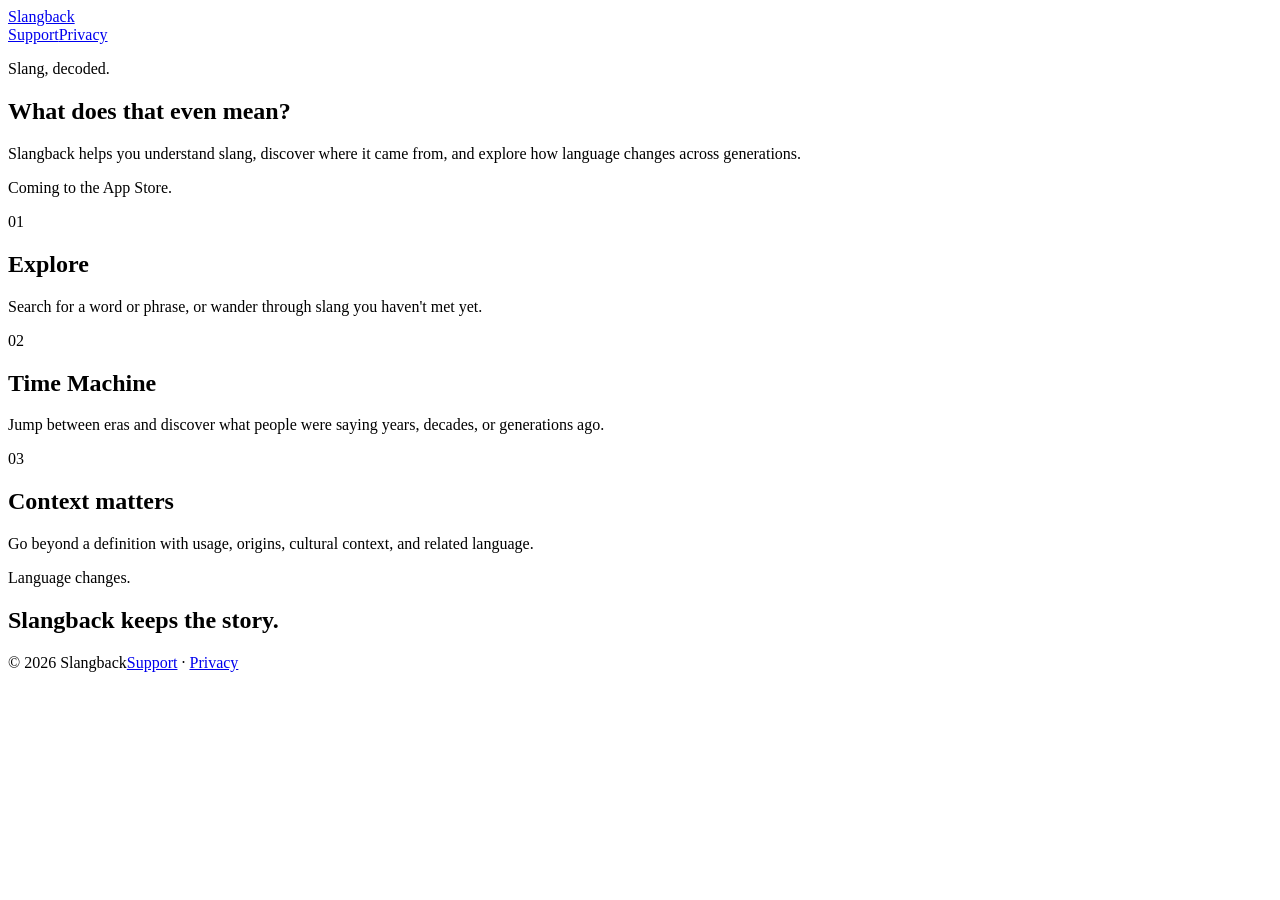
==== index.html @ 408010aa "Add index.html" ====
<!doctype html>
<html lang="en">
<head>
  <meta charset="utf-8">
  <meta name="viewport" content="width=device-width,initial-scale=1">
  <meta name="description" content="Slangback helps you decode slang, discover where it came from, and explore how language changes across generations.">
  <meta name="theme-color" content="#111111">
  <meta property="og:title" content="Slangback — Slang, decoded.">
  <meta property="og:description" content="Understand slang, its context, and how language changes across generations.">
  <meta property="og:type" content="website">
  <title>Slangback — Slang, decoded.</title>
  <link rel="stylesheet" href="/styles.css">
</head>
<body>
<header class="site-header"><a class="brand" href="/">Slangback</a><nav aria-label="Main navigation"><a href="/support/">Support</a><a href="/privacy/">Privacy</a></nav></header>
<main>
<section class="hero"><p class="eyebrow">Slang, decoded.</p><h1>What does that even mean?</h1><p class="lede">Slangback helps you understand slang, discover where it came from, and explore how language changes across generations.</p><p class="availability">Coming to the App Store.</p></section>
<section class="features" aria-label="Features">
<article><span>01</span><h2>Explore</h2><p>Search for a word or phrase, or wander through slang you haven't met yet.</p></article>
<article><span>02</span><h2>Time Machine</h2><p>Jump between eras and discover what people were saying years, decades, or generations ago.</p></article>
<article><span>03</span><h2>Context matters</h2><p>Go beyond a definition with usage, origins, cultural context, and related language.</p></article>
</section>
<section class="statement"><p>Language changes.</p><h2>Slangback keeps the story.</h2></section>
</main>
<footer><span>© 2026 Slangback</span><span><a href="/support/">Support</a> · <a href="/privacy/">Privacy</a></span></footer>
</body>
</html>
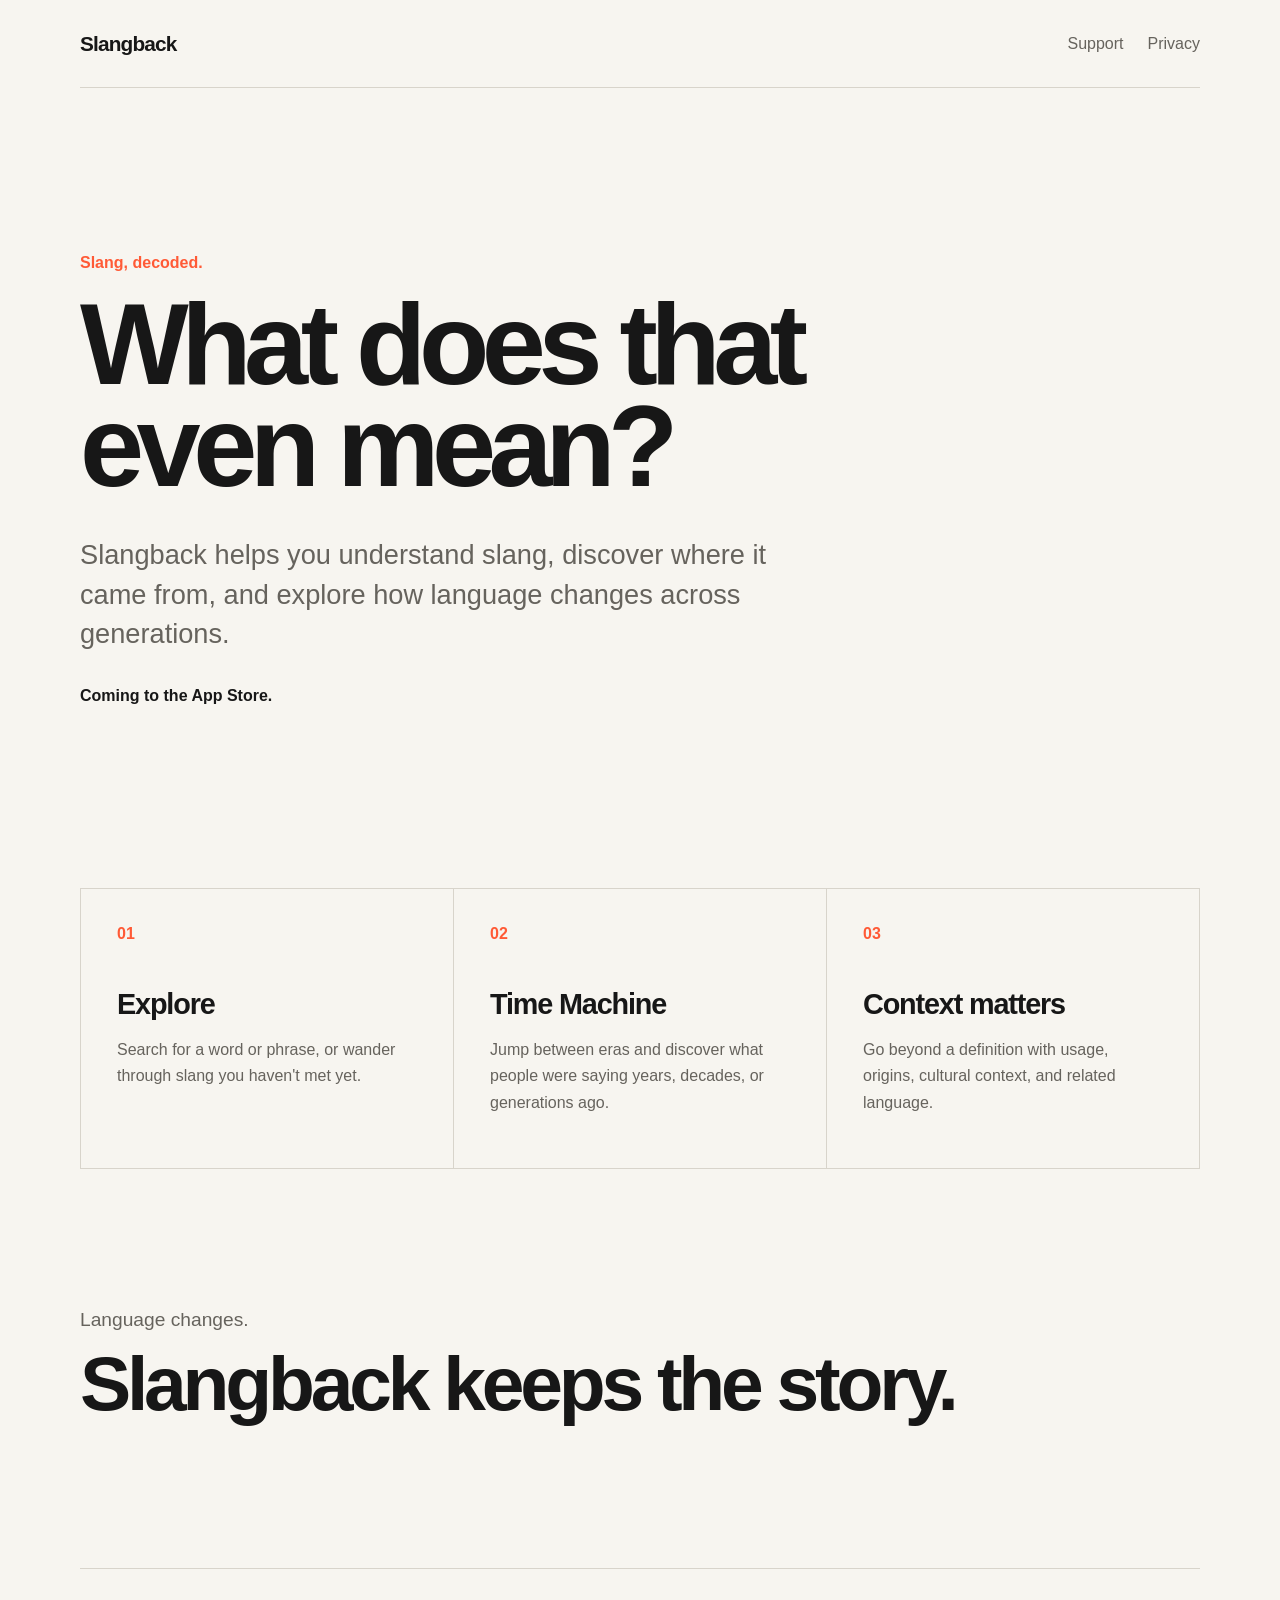
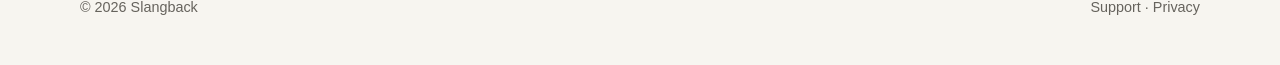
==== commit 21269735: "Make index.html GitHub Pages compatible" ====
--- a/index.html
+++ b/index.html
@@ -9,10 +9,10 @@
   <meta property="og:description" content="Understand slang, its context, and how language changes across generations.">
   <meta property="og:type" content="website">
   <title>Slangback — Slang, decoded.</title>
-  <link rel="stylesheet" href="/styles.css">
+  <link rel="stylesheet" href="styles.css">
 </head>
 <body>
-<header class="site-header"><a class="brand" href="/">Slangback</a><nav aria-label="Main navigation"><a href="/support/">Support</a><a href="/privacy/">Privacy</a></nav></header>
+<header class="site-header"><a class="brand" href="./">Slangback</a><nav aria-label="Main navigation"><a href="support/">Support</a><a href="privacy/">Privacy</a></nav></header>
 <main>
 <section class="hero"><p class="eyebrow">Slang, decoded.</p><h1>What does that even mean?</h1><p class="lede">Slangback helps you understand slang, discover where it came from, and explore how language changes across generations.</p><p class="availability">Coming to the App Store.</p></section>
 <section class="features" aria-label="Features">
@@ -22,6 +22,6 @@
 </section>
 <section class="statement"><p>Language changes.</p><h2>Slangback keeps the story.</h2></section>
 </main>
-<footer><span>© 2026 Slangback</span><span><a href="/support/">Support</a> · <a href="/privacy/">Privacy</a></span></footer>
+<footer><span>© 2026 Slangback</span><span><a href="support/">Support</a> · <a href="privacy/">Privacy</a></span></footer>
 </body>
 </html>
--- a/styles.css
+++ b/styles.css
@@ -0,0 +1 @@
+:root{color-scheme:light dark;--bg:#f7f5f0;--text:#171717;--muted:#66635d;--line:#d8d4cb;--card:#eeebe4;--accent:#ff5a36}*{box-sizing:border-box}html{font-family:-apple-system,BlinkMacSystemFont,"Segoe UI",sans-serif;background:var(--bg);color:var(--text)}body{margin:0;min-height:100vh}a{color:inherit}.site-header,main,footer{width:min(1120px,calc(100% - 40px));margin:auto}.site-header{height:88px;display:flex;align-items:center;justify-content:space-between;border-bottom:1px solid var(--line)}.brand{text-decoration:none;font-size:1.3rem;font-weight:800;letter-spacing:-.04em}nav{display:flex;gap:24px}nav a,footer a{color:var(--muted);text-decoration:none}.hero{padding:clamp(80px,13vw,170px) 0;max-width:850px}.eyebrow{font-weight:700;color:var(--accent);margin:0 0 22px}.hero h1{font-size:clamp(3.2rem,9vw,7.5rem);letter-spacing:-.065em;line-height:.88;margin:0}.lede{font-size:clamp(1.2rem,2.5vw,1.7rem);line-height:1.45;max-width:720px;color:var(--muted);margin:38px 0 0}.availability{margin-top:34px;font-weight:700}.features{display:grid;grid-template-columns:repeat(3,1fr);gap:1px;background:var(--line);border:1px solid var(--line)}article{background:var(--bg);padding:36px;min-height:270px}article span{color:var(--accent);font-weight:700}article h2{font-size:1.8rem;letter-spacing:-.04em;margin:45px 0 12px}article p,.legal p,.legal li{color:var(--muted);line-height:1.65}.statement{padding:140px 0}.statement p{font-size:1.2rem;color:var(--muted);margin:0}.statement h2{font-size:clamp(2.6rem,6vw,5.5rem);letter-spacing:-.055em;margin:8px 0 0}.legal{max-width:760px;padding:90px 0 130px}.legal h1{font-size:clamp(3rem,7vw,5.5rem);letter-spacing:-.055em;margin:0 0 20px}.legal h2{margin-top:45px}.meta{color:var(--muted)}footer{border-top:1px solid var(--line);padding:30px 0 50px;display:flex;justify-content:space-between;color:var(--muted);font-size:.9rem}@media(max-width:720px){.site-header{height:72px}.features{grid-template-columns:1fr}article{min-height:220px}.hero{padding:90px 0}.statement{padding:100px 0}footer{gap:20px;flex-direction:column}}@media(prefers-color-scheme:dark){:root{--bg:#121212;--text:#f5f3ee;--muted:#aaa69d;--line:#34322e;--card:#1b1a18;--accent:#ff7658}}
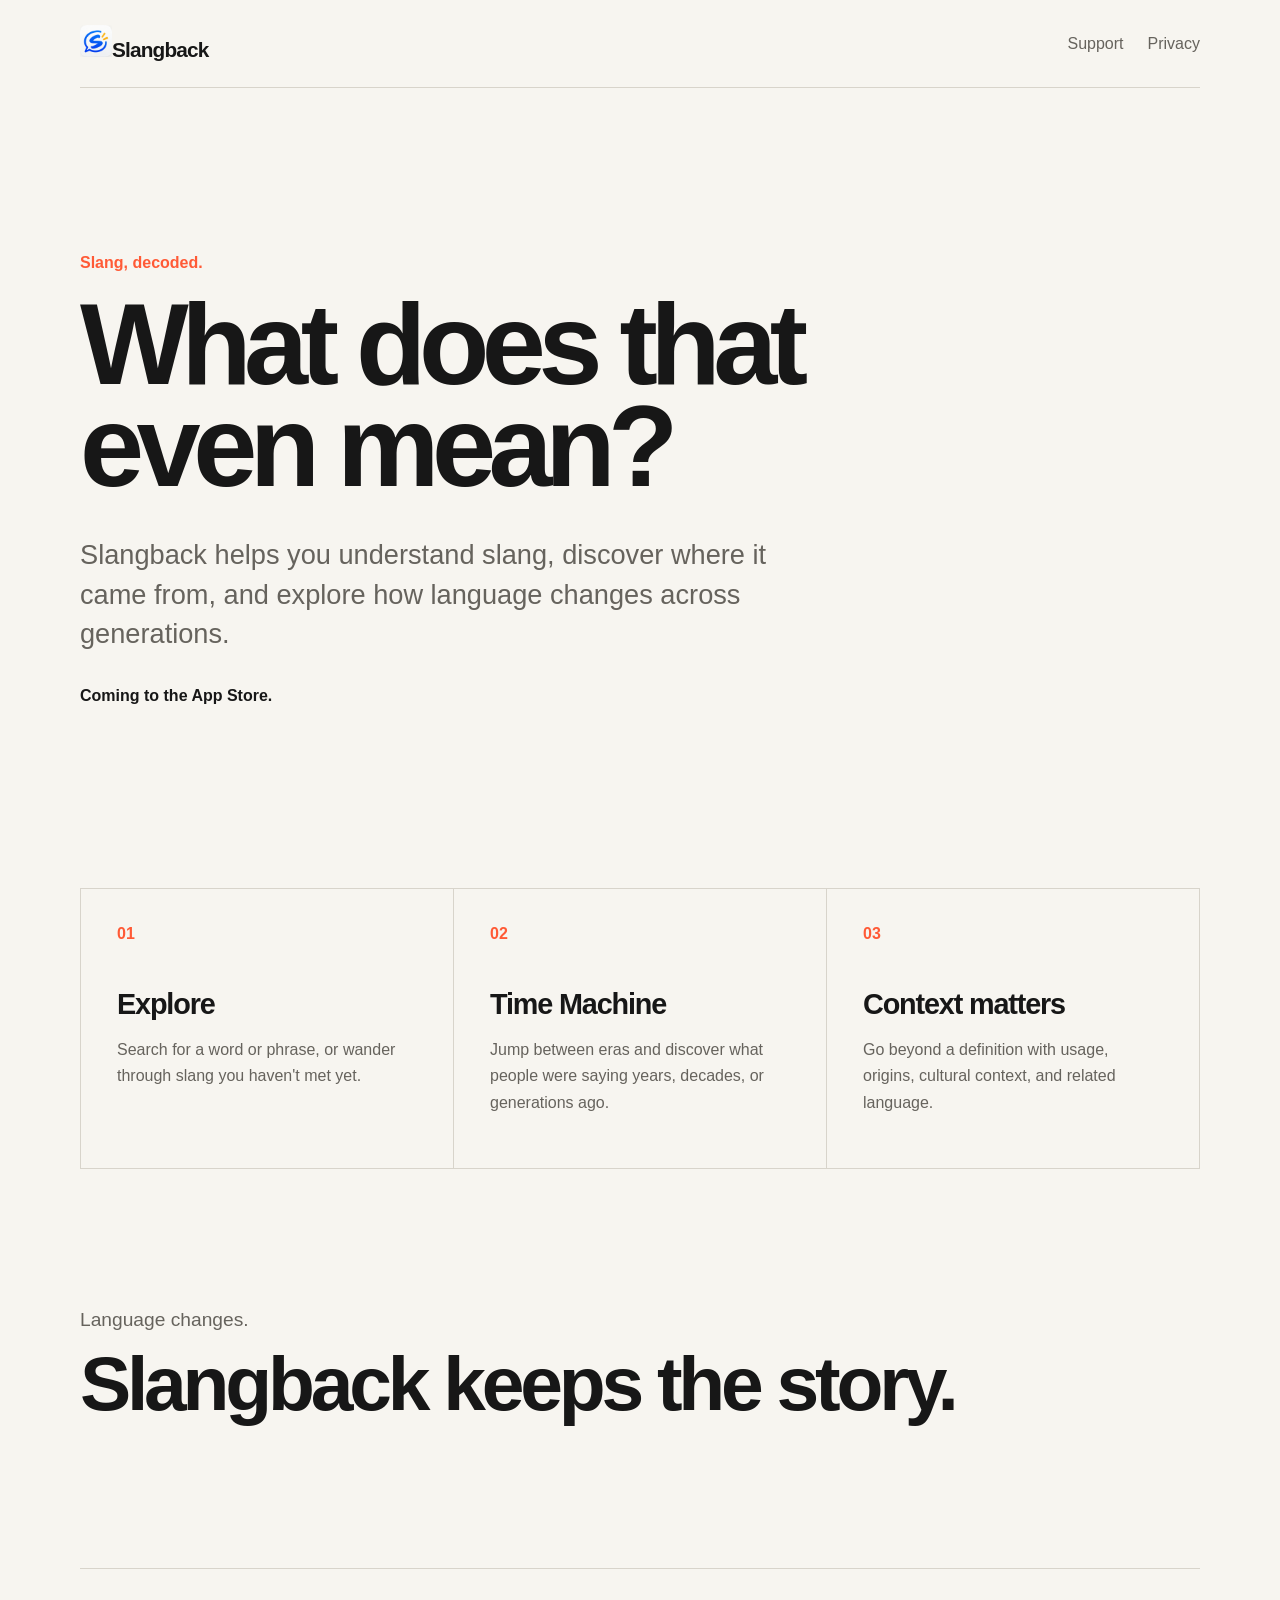
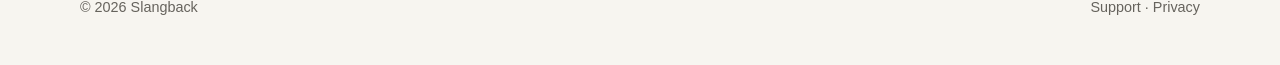
==== commit 7644a165: "Add Slangback icon branding to index.html" ====
--- a/index.html
+++ b/index.html
@@ -9,10 +9,13 @@
   <meta property="og:description" content="Understand slang, its context, and how language changes across generations.">
   <meta property="og:type" content="website">
   <title>Slangback — Slang, decoded.</title>
+  <link rel="icon" type="image/png" href="assets/Slangback-Light-180x180.png" media="(prefers-color-scheme: light)">
+  <link rel="icon" type="image/png" href="assets/Slangback-Dark-180x180.png" media="(prefers-color-scheme: dark)">
+  <link rel="apple-touch-icon" href="assets/Slangback-Light-180x180.png">
   <link rel="stylesheet" href="styles.css">
 </head>
 <body>
-<header class="site-header"><a class="brand" href="./">Slangback</a><nav aria-label="Main navigation"><a href="support/">Support</a><a href="privacy/">Privacy</a></nav></header>
+<header class="site-header"><a class="brand" href="./"><picture><source media="(prefers-color-scheme: dark)" srcset="assets/Slangback-Dark-180x180.png"><img src="assets/Slangback-Light-180x180.png" alt="" width="32" height="32"></picture><span>Slangback</span></a><nav aria-label="Main navigation"><a href="support/">Support</a><a href="privacy/">Privacy</a></nav></header>
 <main>
 <section class="hero"><p class="eyebrow">Slang, decoded.</p><h1>What does that even mean?</h1><p class="lede">Slangback helps you understand slang, discover where it came from, and explore how language changes across generations.</p><p class="availability">Coming to the App Store.</p></section>
 <section class="features" aria-label="Features">
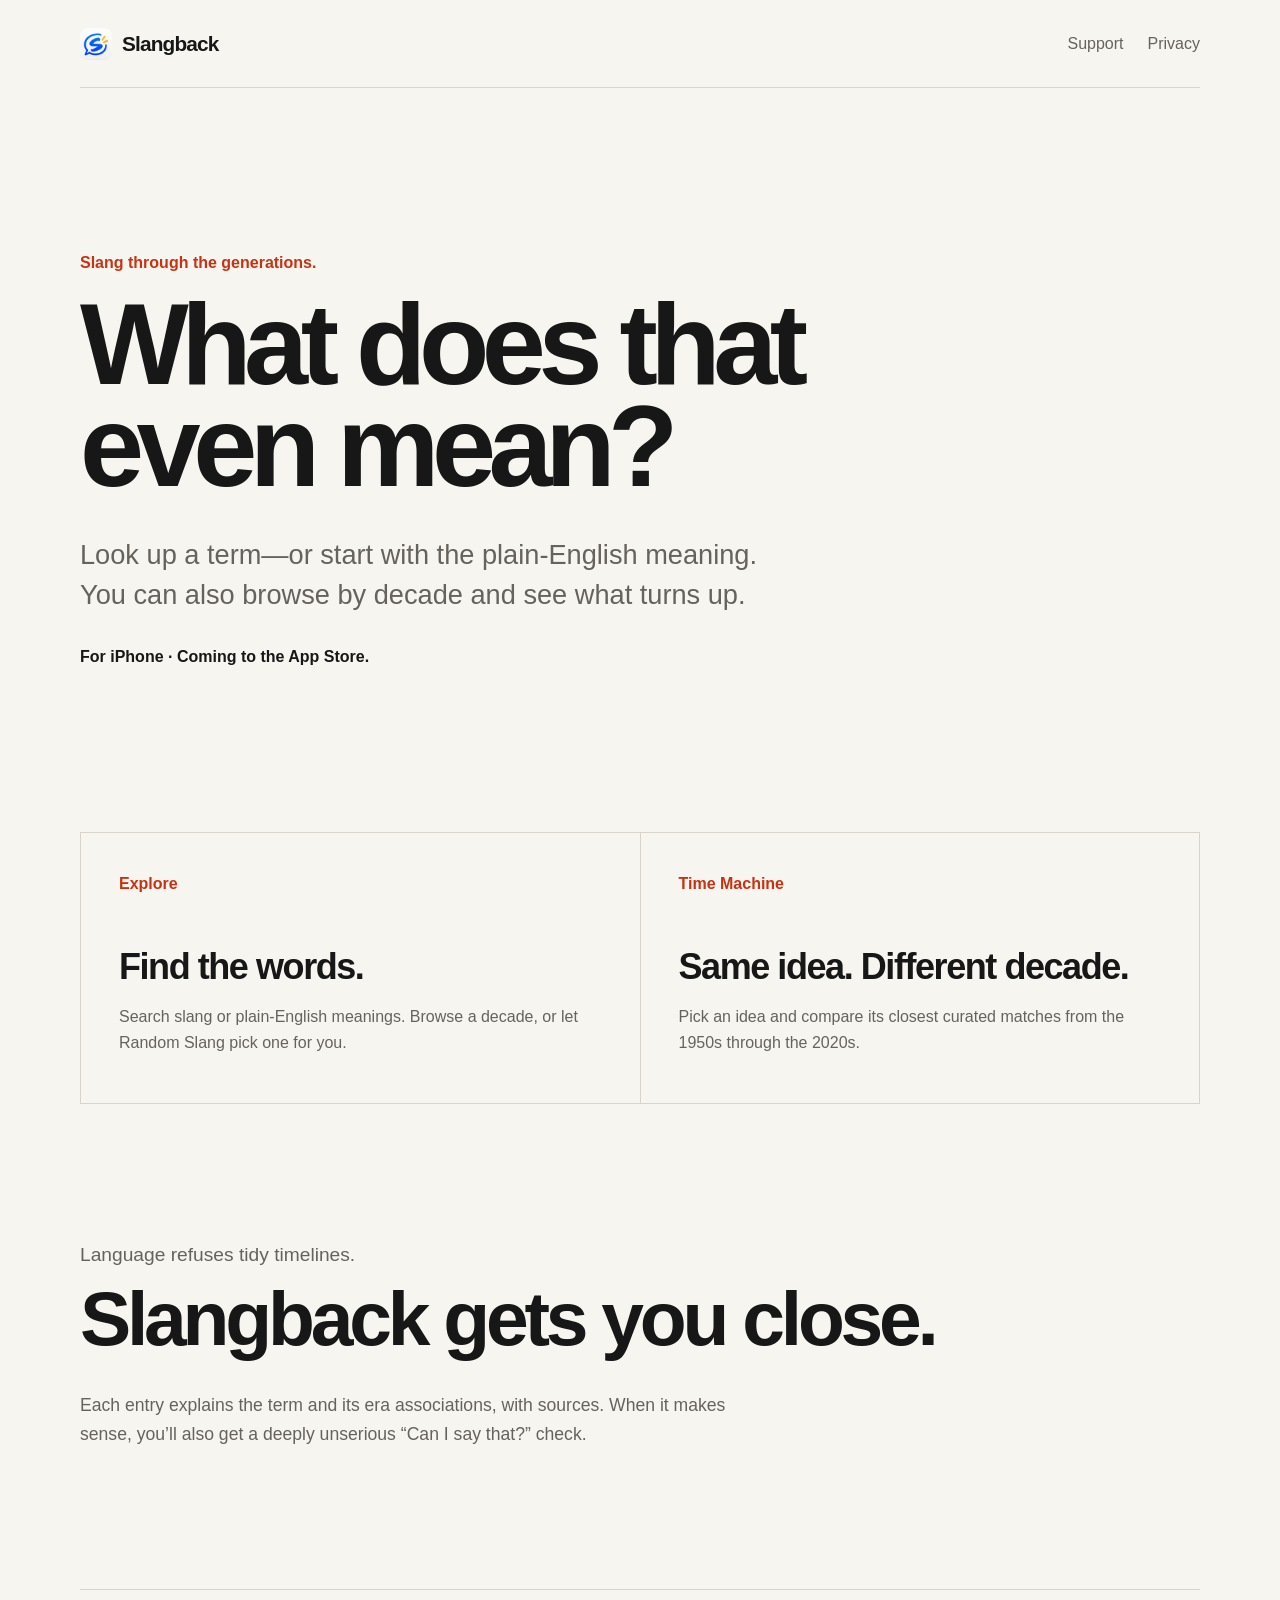
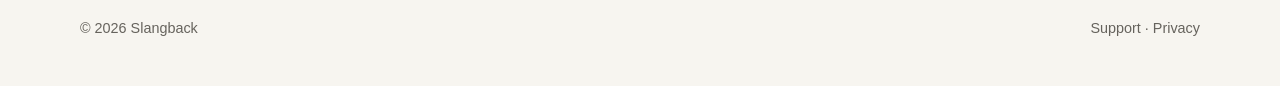
==== commit 50de495e: "Polish Slangback site for launch" ====
--- a/index.html
+++ b/index.html
@@ -2,29 +2,68 @@
 <html lang="en">
 <head>
   <meta charset="utf-8">
-  <meta name="viewport" content="width=device-width,initial-scale=1">
-  <meta name="description" content="Slangback helps you decode slang, discover where it came from, and explore how language changes across generations.">
+  <meta name="viewport" content="width=device-width, initial-scale=1">
+  <meta name="description" content="Slangback is an iPhone app for looking up slang and comparing how familiar ideas were expressed across eight decades.">
   <meta name="theme-color" content="#111111">
-  <meta property="og:title" content="Slangback — Slang, decoded.">
-  <meta property="og:description" content="Understand slang, its context, and how language changes across generations.">
+  <meta property="og:title" content="Slangback — Slang through the generations.">
+  <meta property="og:description" content="Look up slang, browse by decade, and compare how familiar ideas were expressed from the 1950s through the 2020s.">
   <meta property="og:type" content="website">
-  <title>Slangback — Slang, decoded.</title>
+  <meta property="og:url" content="https://savioronezero.github.io/slangback-website/">
+  <meta property="og:site_name" content="Slangback">
+  <title>Slangback — Slang through the generations.</title>
+  <link rel="canonical" href="https://savioronezero.github.io/slangback-website/">
   <link rel="icon" type="image/png" href="assets/Slangback-Light-180x180.png" media="(prefers-color-scheme: light)">
   <link rel="icon" type="image/png" href="assets/Slangback-Dark-180x180.png" media="(prefers-color-scheme: dark)">
   <link rel="apple-touch-icon" href="assets/Slangback-Light-180x180.png">
   <link rel="stylesheet" href="styles.css">
 </head>
 <body>
-<header class="site-header"><a class="brand" href="./"><picture><source media="(prefers-color-scheme: dark)" srcset="assets/Slangback-Dark-180x180.png"><img src="assets/Slangback-Light-180x180.png" alt="" width="32" height="32"></picture><span>Slangback</span></a><nav aria-label="Main navigation"><a href="support/">Support</a><a href="privacy/">Privacy</a></nav></header>
-<main>
-<section class="hero"><p class="eyebrow">Slang, decoded.</p><h1>What does that even mean?</h1><p class="lede">Slangback helps you understand slang, discover where it came from, and explore how language changes across generations.</p><p class="availability">Coming to the App Store.</p></section>
-<section class="features" aria-label="Features">
-<article><span>01</span><h2>Explore</h2><p>Search for a word or phrase, or wander through slang you haven't met yet.</p></article>
-<article><span>02</span><h2>Time Machine</h2><p>Jump between eras and discover what people were saying years, decades, or generations ago.</p></article>
-<article><span>03</span><h2>Context matters</h2><p>Go beyond a definition with usage, origins, cultural context, and related language.</p></article>
-</section>
-<section class="statement"><p>Language changes.</p><h2>Slangback keeps the story.</h2></section>
-</main>
-<footer><span>© 2026 Slangback</span><span><a href="support/">Support</a> · <a href="privacy/">Privacy</a></span></footer>
+  <a class="skip-link" href="#main-content">Skip to content</a>
+  <header class="site-header">
+    <a class="brand" href="./" aria-label="Slangback home">
+      <picture>
+        <source media="(prefers-color-scheme: dark)" srcset="assets/Slangback-Dark-180x180.png">
+        <img src="assets/Slangback-Light-180x180.png" alt="" width="32" height="32">
+      </picture>
+      <span>Slangback</span>
+    </a>
+    <nav aria-label="Main navigation">
+      <a href="support/">Support</a>
+      <a href="privacy/">Privacy</a>
+    </nav>
+  </header>
+
+  <main id="main-content">
+    <section class="hero">
+      <p class="eyebrow">Slang through the generations.</p>
+      <h1>What does that even mean?</h1>
+      <p class="lede">Look up a term—or start with the plain-English meaning. You can also browse by decade and see what turns up.</p>
+      <p class="availability">For iPhone · Coming to the App Store.</p>
+    </section>
+
+    <section class="features" aria-label="What Slangback does">
+      <article>
+        <p class="feature-label">Explore</p>
+        <h2>Find the words.</h2>
+        <p>Search slang or plain-English meanings. Browse a decade, or let Random Slang pick one for you.</p>
+      </article>
+      <article>
+        <p class="feature-label">Time Machine</p>
+        <h2>Same idea. Different decade.</h2>
+        <p>Pick an idea and compare its closest curated matches from the 1950s through the 2020s.</p>
+      </article>
+    </section>
+
+    <section class="statement">
+      <p>Language refuses tidy timelines.</p>
+      <h2>Slangback gets you close.</h2>
+      <p class="statement-copy">Each entry explains the term and its era associations, with sources. When it makes sense, you’ll also get a deeply unserious “Can I say that?” check.</p>
+    </section>
+  </main>
+
+  <footer>
+    <span>© 2026 Slangback</span>
+    <span><a href="support/">Support</a> · <a href="privacy/">Privacy</a></span>
+  </footer>
 </body>
-</html>+</html>
--- a/styles.css
+++ b/styles.css
@@ -1 +1,318 @@
-:root{color-scheme:light dark;--bg:#f7f5f0;--text:#171717;--muted:#66635d;--line:#d8d4cb;--card:#eeebe4;--accent:#ff5a36}*{box-sizing:border-box}html{font-family:-apple-system,BlinkMacSystemFont,"Segoe UI",sans-serif;background:var(--bg);color:var(--text)}body{margin:0;min-height:100vh}a{color:inherit}.site-header,main,footer{width:min(1120px,calc(100% - 40px));margin:auto}.site-header{height:88px;display:flex;align-items:center;justify-content:space-between;border-bottom:1px solid var(--line)}.brand{text-decoration:none;font-size:1.3rem;font-weight:800;letter-spacing:-.04em}nav{display:flex;gap:24px}nav a,footer a{color:var(--muted);text-decoration:none}.hero{padding:clamp(80px,13vw,170px) 0;max-width:850px}.eyebrow{font-weight:700;color:var(--accent);margin:0 0 22px}.hero h1{font-size:clamp(3.2rem,9vw,7.5rem);letter-spacing:-.065em;line-height:.88;margin:0}.lede{font-size:clamp(1.2rem,2.5vw,1.7rem);line-height:1.45;max-width:720px;color:var(--muted);margin:38px 0 0}.availability{margin-top:34px;font-weight:700}.features{display:grid;grid-template-columns:repeat(3,1fr);gap:1px;background:var(--line);border:1px solid var(--line)}article{background:var(--bg);padding:36px;min-height:270px}article span{color:var(--accent);font-weight:700}article h2{font-size:1.8rem;letter-spacing:-.04em;margin:45px 0 12px}article p,.legal p,.legal li{color:var(--muted);line-height:1.65}.statement{padding:140px 0}.statement p{font-size:1.2rem;color:var(--muted);margin:0}.statement h2{font-size:clamp(2.6rem,6vw,5.5rem);letter-spacing:-.055em;margin:8px 0 0}.legal{max-width:760px;padding:90px 0 130px}.legal h1{font-size:clamp(3rem,7vw,5.5rem);letter-spacing:-.055em;margin:0 0 20px}.legal h2{margin-top:45px}.meta{color:var(--muted)}footer{border-top:1px solid var(--line);padding:30px 0 50px;display:flex;justify-content:space-between;color:var(--muted);font-size:.9rem}@media(max-width:720px){.site-header{height:72px}.features{grid-template-columns:1fr}article{min-height:220px}.hero{padding:90px 0}.statement{padding:100px 0}footer{gap:20px;flex-direction:column}}@media(prefers-color-scheme:dark){:root{--bg:#121212;--text:#f5f3ee;--muted:#aaa69d;--line:#34322e;--card:#1b1a18;--accent:#ff7658}}+:root {
+  color-scheme: light dark;
+  --bg: #f7f5f0;
+  --text: #171717;
+  --muted: #66635d;
+  --line: #d8d4cb;
+  --accent: #c73312;
+  --focus: #4f2e9e;
+}
+
+* {
+  box-sizing: border-box;
+}
+
+html {
+  font-family: -apple-system, BlinkMacSystemFont, "Segoe UI", sans-serif;
+  background: var(--bg);
+  color: var(--text);
+}
+
+body {
+  margin: 0;
+  min-width: 320px;
+  min-height: 100vh;
+}
+
+a {
+  color: inherit;
+  text-underline-offset: 0.18em;
+}
+
+a:focus-visible {
+  border-radius: 3px;
+  outline: 3px solid var(--focus);
+  outline-offset: 4px;
+}
+
+.skip-link {
+  position: fixed;
+  z-index: 10;
+  top: 12px;
+  left: 12px;
+  padding: 10px 14px;
+  border-radius: 6px;
+  color: var(--bg);
+  background: var(--text);
+  font-weight: 700;
+  transform: translateY(-160%);
+}
+
+.skip-link:focus {
+  transform: translateY(0);
+}
+
+.site-header,
+main,
+footer {
+  width: min(1120px, calc(100% - 40px));
+  margin-inline: auto;
+}
+
+.site-header {
+  min-height: 88px;
+  display: flex;
+  align-items: center;
+  justify-content: space-between;
+  gap: 24px;
+  border-bottom: 1px solid var(--line);
+}
+
+.brand {
+  display: flex;
+  align-items: center;
+  gap: 10px;
+  font-size: 1.3rem;
+  font-weight: 800;
+  letter-spacing: -0.04em;
+  text-decoration: none;
+}
+
+.brand img {
+  display: block;
+  width: 32px;
+  height: 32px;
+  border-radius: 8px;
+}
+
+nav {
+  display: flex;
+  gap: 24px;
+}
+
+nav a,
+footer a {
+  color: var(--muted);
+  text-decoration: none;
+}
+
+nav a {
+  padding-block: 12px;
+}
+
+nav a:hover,
+footer a:hover,
+nav a[aria-current="page"] {
+  color: var(--text);
+  text-decoration: underline;
+}
+
+.hero {
+  max-width: 850px;
+  padding: clamp(80px, 13vw, 170px) 0;
+}
+
+.eyebrow,
+.feature-label {
+  margin: 0;
+  color: var(--accent);
+  font-weight: 750;
+}
+
+.eyebrow {
+  margin-bottom: 22px;
+}
+
+.hero h1 {
+  margin: 0;
+  font-size: clamp(3.2rem, 9vw, 7.5rem);
+  line-height: 0.88;
+  letter-spacing: -0.065em;
+}
+
+.lede {
+  max-width: 720px;
+  margin: 38px 0 0;
+  color: var(--muted);
+  font-size: clamp(1.2rem, 2.5vw, 1.7rem);
+  line-height: 1.45;
+}
+
+.availability {
+  margin: 34px 0 0;
+  font-weight: 700;
+}
+
+.features {
+  display: grid;
+  grid-template-columns: repeat(2, 1fr);
+  border: 1px solid var(--line);
+  background: var(--line);
+  gap: 1px;
+}
+
+article {
+  min-height: 270px;
+  padding: 38px;
+  background: var(--bg);
+}
+
+article h2 {
+  margin: 48px 0 12px;
+  font-size: clamp(1.75rem, 3vw, 2.25rem);
+  letter-spacing: -0.04em;
+}
+
+article p,
+.legal p,
+.legal li,
+.statement-copy {
+  color: var(--muted);
+  line-height: 1.65;
+}
+
+article > p:last-child {
+  max-width: 470px;
+  margin-bottom: 0;
+}
+
+.statement {
+  max-width: 900px;
+  padding: 140px 0;
+}
+
+.statement > p:first-child {
+  margin: 0;
+  color: var(--muted);
+  font-size: 1.2rem;
+}
+
+.statement h2 {
+  margin: 8px 0 0;
+  font-size: clamp(2.6rem, 6vw, 5.5rem);
+  letter-spacing: -0.055em;
+}
+
+.statement-copy {
+  max-width: 700px;
+  margin: 28px 0 0;
+  font-size: 1.1rem;
+}
+
+.legal {
+  max-width: 760px;
+  padding: 90px 0 130px;
+}
+
+.legal h1 {
+  margin: 0 0 20px;
+  font-size: clamp(3rem, 7vw, 5.5rem);
+  letter-spacing: -0.055em;
+}
+
+.legal h2 {
+  margin: 45px 0 0;
+  font-size: 1.45rem;
+  letter-spacing: -0.02em;
+}
+
+.legal p {
+  font-size: 1rem;
+}
+
+.legal a {
+  text-decoration-thickness: 1px;
+}
+
+.meta {
+  color: var(--muted);
+}
+
+footer {
+  display: flex;
+  justify-content: space-between;
+  gap: 20px;
+  padding: 30px 0 50px;
+  border-top: 1px solid var(--line);
+  color: var(--muted);
+  font-size: 0.9rem;
+}
+
+@media (max-width: 720px) {
+  .site-header {
+    min-height: 72px;
+  }
+
+  .hero {
+    padding: 82px 0 88px;
+  }
+
+  .lede {
+    margin-top: 30px;
+  }
+
+  .features {
+    grid-template-columns: 1fr;
+  }
+
+  article {
+    min-height: 0;
+    padding: 34px;
+  }
+
+  article h2 {
+    margin-top: 34px;
+  }
+
+  .statement {
+    padding: 96px 0;
+  }
+
+  .legal {
+    padding: 72px 0 96px;
+  }
+
+  footer {
+    flex-direction: column;
+  }
+}
+
+@media (max-width: 390px) {
+  .site-header,
+  main,
+  footer {
+    width: min(100% - 32px, 1120px);
+  }
+
+  nav {
+    gap: 18px;
+  }
+
+  .brand {
+    font-size: 1.12rem;
+  }
+
+  .brand img {
+    width: 30px;
+    height: 30px;
+  }
+
+  .hero h1 {
+    font-size: clamp(2.9rem, 14vw, 3.4rem);
+  }
+
+  article {
+    padding: 30px;
+  }
+}
+
+@media (prefers-color-scheme: dark) {
+  :root {
+    --bg: #121212;
+    --text: #f5f3ee;
+    --muted: #aaa69d;
+    --line: #34322e;
+    --accent: #ff6e42;
+    --focus: #b89cff;
+  }
+}
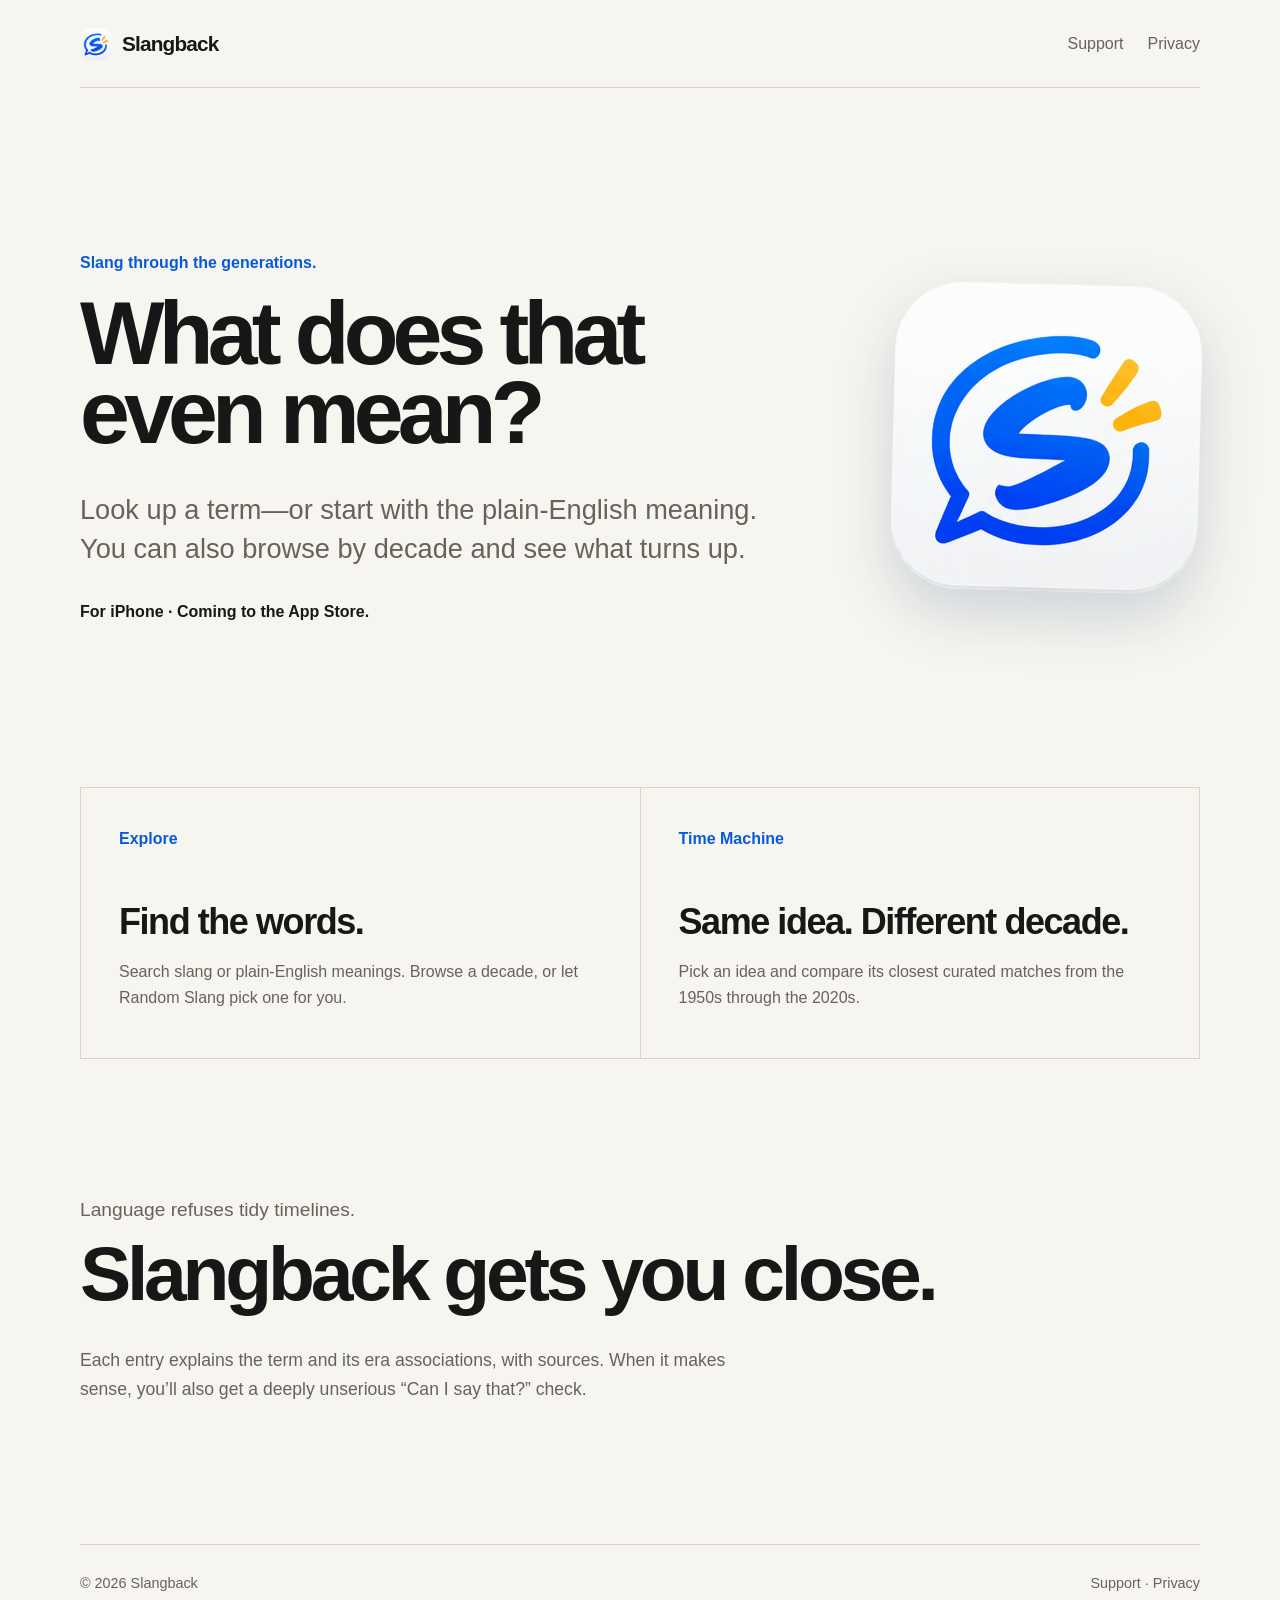
==== commit c207732c: "Align website branding with current app icon" ====
--- a/index.html
+++ b/index.html
@@ -4,26 +4,36 @@
   <meta charset="utf-8">
   <meta name="viewport" content="width=device-width, initial-scale=1">
   <meta name="description" content="Slangback is an iPhone app for looking up slang and comparing how familiar ideas were expressed across eight decades.">
-  <meta name="theme-color" content="#111111">
+  <meta name="theme-color" content="#f7f5f0" media="(prefers-color-scheme: light)">
+  <meta name="theme-color" content="#0c1721" media="(prefers-color-scheme: dark)">
   <meta property="og:title" content="Slangback — Slang through the generations.">
   <meta property="og:description" content="Look up slang, browse by decade, and compare how familiar ideas were expressed from the 1950s through the 2020s.">
   <meta property="og:type" content="website">
   <meta property="og:url" content="https://savioronezero.github.io/slangback-website/">
   <meta property="og:site_name" content="Slangback">
+  <meta property="og:image" content="https://savioronezero.github.io/slangback-website/assets/app-icon-light.png">
+  <meta property="og:image:width" content="512">
+  <meta property="og:image:height" content="512">
+  <meta property="og:image:alt" content="Slangback app icon">
+  <meta name="twitter:card" content="summary">
+  <meta name="twitter:title" content="Slangback — Slang through the generations.">
+  <meta name="twitter:description" content="Look up slang, browse by decade, and compare how familiar ideas were expressed from the 1950s through the 2020s.">
+  <meta name="twitter:image" content="https://savioronezero.github.io/slangback-website/assets/app-icon-light.png">
+  <meta name="twitter:image:alt" content="Slangback app icon">
   <title>Slangback — Slang through the generations.</title>
   <link rel="canonical" href="https://savioronezero.github.io/slangback-website/">
-  <link rel="icon" type="image/png" href="assets/Slangback-Light-180x180.png" media="(prefers-color-scheme: light)">
-  <link rel="icon" type="image/png" href="assets/Slangback-Dark-180x180.png" media="(prefers-color-scheme: dark)">
-  <link rel="apple-touch-icon" href="assets/Slangback-Light-180x180.png">
-  <link rel="stylesheet" href="styles.css">
+  <link rel="icon" type="image/png" sizes="32x32" href="assets/favicon-light.png" media="(prefers-color-scheme: light)">
+  <link rel="icon" type="image/png" sizes="32x32" href="assets/favicon-dark.png" media="(prefers-color-scheme: dark)">
+  <link rel="apple-touch-icon" sizes="180x180" href="assets/apple-touch-icon.png">
+  <link rel="stylesheet" href="styles.css?v=20260925">
 </head>
 <body>
   <a class="skip-link" href="#main-content">Skip to content</a>
   <header class="site-header">
     <a class="brand" href="./" aria-label="Slangback home">
       <picture>
-        <source media="(prefers-color-scheme: dark)" srcset="assets/Slangback-Dark-180x180.png">
-        <img src="assets/Slangback-Light-180x180.png" alt="" width="32" height="32">
+        <source media="(prefers-color-scheme: dark)" srcset="assets/brand-mark-dark.png">
+        <img src="assets/brand-mark-light.png" alt="" width="32" height="32">
       </picture>
       <span>Slangback</span>
     </a>
@@ -35,10 +45,16 @@
 
   <main id="main-content">
     <section class="hero">
-      <p class="eyebrow">Slang through the generations.</p>
-      <h1>What does that even mean?</h1>
-      <p class="lede">Look up a term—or start with the plain-English meaning. You can also browse by decade and see what turns up.</p>
-      <p class="availability">For iPhone · Coming to the App Store.</p>
+      <div class="hero-copy">
+        <p class="eyebrow">Slang through the generations.</p>
+        <h1>What does that even mean?</h1>
+        <p class="lede">Look up a term—or start with the plain-English meaning. You can also browse by decade and see what turns up.</p>
+        <p class="availability">For iPhone · Coming to the App Store.</p>
+      </div>
+      <picture class="hero-art" aria-hidden="true">
+        <source media="(prefers-color-scheme: dark)" srcset="assets/app-icon-dark.png">
+        <img src="assets/app-icon-light.png" alt="" width="512" height="512" fetchpriority="high">
+      </picture>
     </section>
 
     <section class="features" aria-label="What Slangback does">
--- a/styles.css
+++ b/styles.css
@@ -4,8 +4,8 @@
   --text: #171717;
   --muted: #66635d;
   --line: #d8d4cb;
-  --accent: #c73312;
-  --focus: #4f2e9e;
+  --accent: #075bd8;
+  --focus: #075bd8;
 }
 
 * {
@@ -108,8 +108,29 @@
 }
 
 .hero {
-  max-width: 850px;
+  display: grid;
+  grid-template-columns: minmax(0, 1fr) clamp(220px, 24vw, 320px);
+  align-items: center;
+  gap: clamp(40px, 7vw, 92px);
   padding: clamp(80px, 13vw, 170px) 0;
+}
+
+.hero-copy {
+  max-width: 780px;
+}
+
+.hero-art {
+  display: block;
+  width: 100%;
+  transform: rotate(1.5deg);
+}
+
+.hero-art img {
+  display: block;
+  width: 100%;
+  height: auto;
+  border-radius: 22%;
+  box-shadow: 0 24px 60px rgb(18 57 111 / 18%);
 }
 
 .eyebrow,
@@ -125,7 +146,7 @@
 
 .hero h1 {
   margin: 0;
-  font-size: clamp(3.2rem, 9vw, 7.5rem);
+  font-size: clamp(3.2rem, 7vw, 6.5rem);
   line-height: 0.88;
   letter-spacing: -0.065em;
 }
@@ -244,7 +265,14 @@
   }
 
   .hero {
+    grid-template-columns: 1fr;
+    gap: 46px;
     padding: 82px 0 88px;
+  }
+
+  .hero-art {
+    width: 112px;
+    transform: rotate(2deg);
   }
 
   .lede {
@@ -308,11 +336,15 @@
 
 @media (prefers-color-scheme: dark) {
   :root {
-    --bg: #121212;
-    --text: #f5f3ee;
-    --muted: #aaa69d;
-    --line: #34322e;
-    --accent: #ff6e42;
-    --focus: #b89cff;
-  }
-}
+    --bg: #0c1721;
+    --text: #f5f6f8;
+    --muted: #a8b1bd;
+    --line: #2c3a47;
+    --accent: #ffbf2f;
+    --focus: #76aaff;
+  }
+
+  .hero-art img {
+    box-shadow: 0 24px 68px rgb(0 0 0 / 42%);
+  }
+}
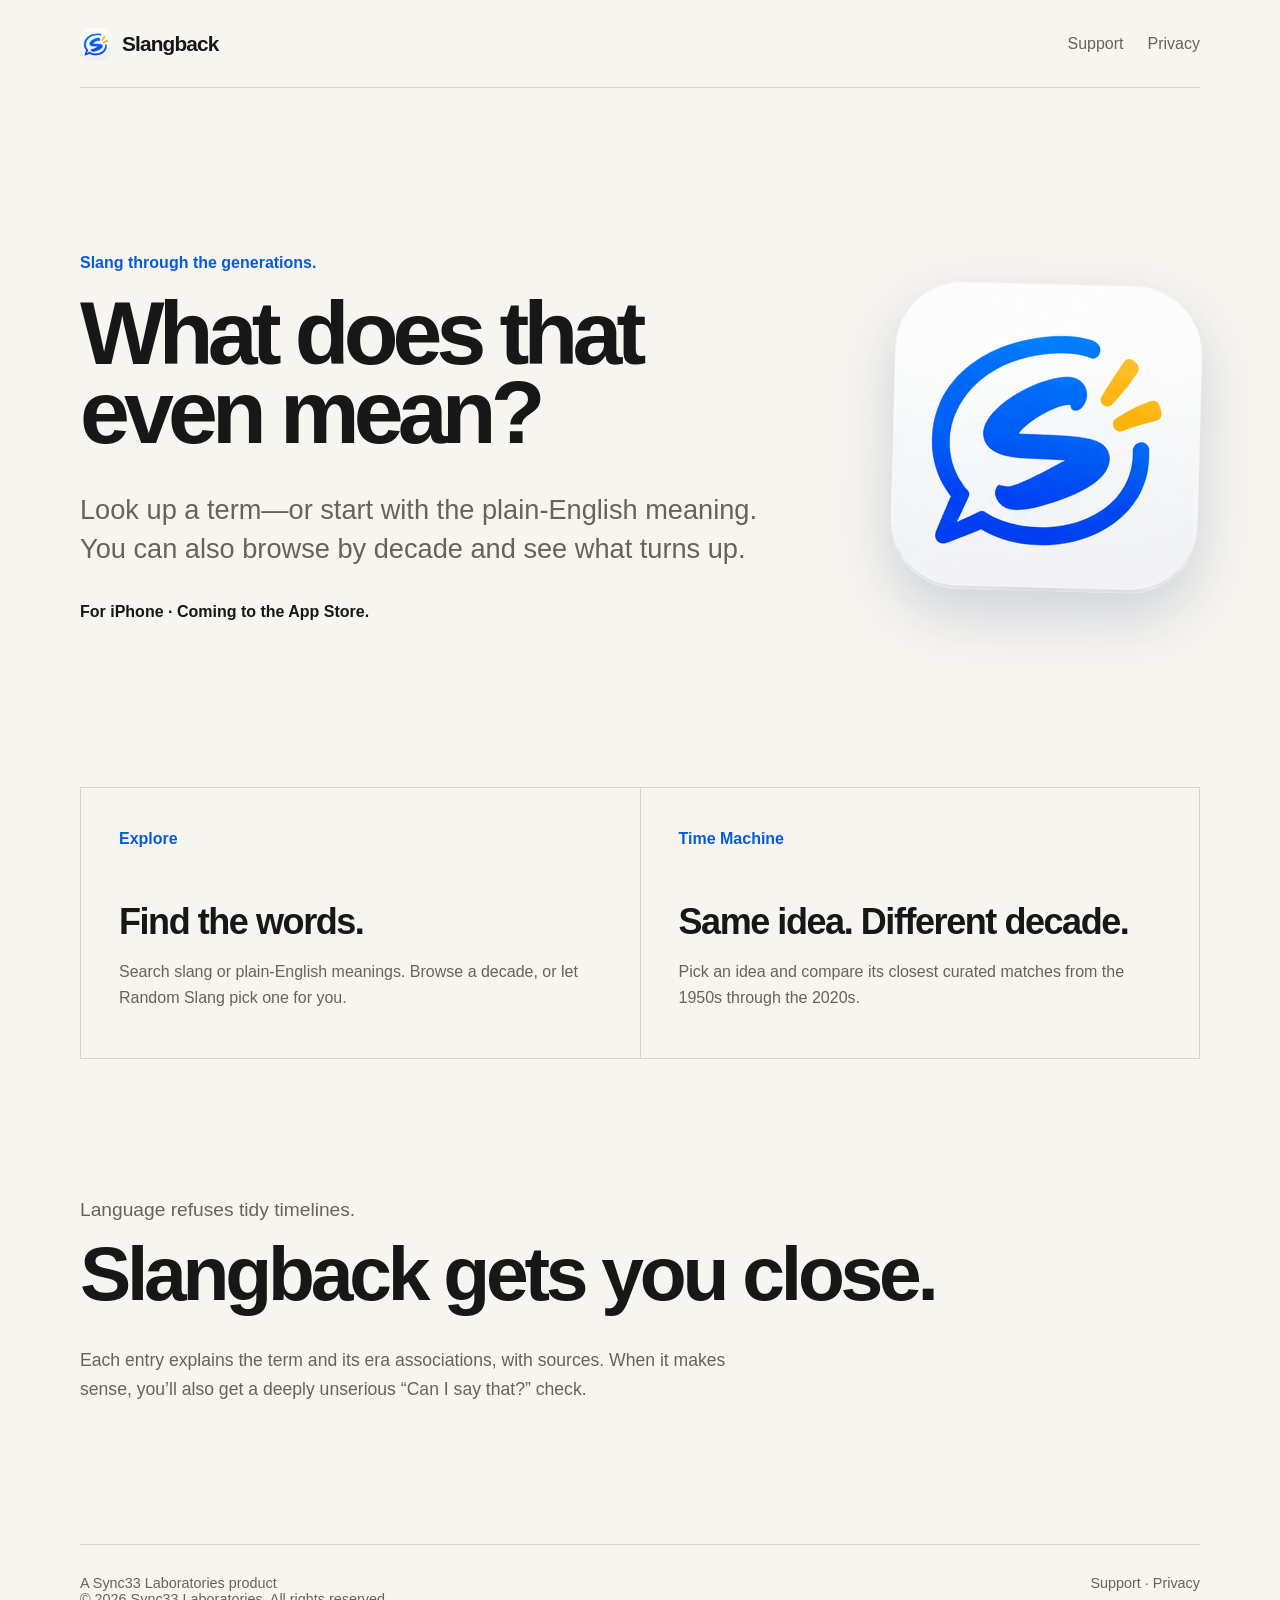
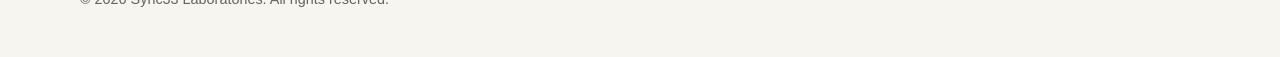
==== commit f51e36d3: "Prepare canonical Sync33 product domain" ====
--- a/index.html
+++ b/index.html
@@ -4,24 +4,25 @@
   <meta charset="utf-8">
   <meta name="viewport" content="width=device-width, initial-scale=1">
   <meta name="description" content="Slangback is an iPhone app for looking up slang and comparing how familiar ideas were expressed across eight decades.">
+  <meta name="author" content="Sync33 Laboratories">
   <meta name="theme-color" content="#f7f5f0" media="(prefers-color-scheme: light)">
   <meta name="theme-color" content="#0c1721" media="(prefers-color-scheme: dark)">
   <meta property="og:title" content="Slangback — Slang through the generations.">
   <meta property="og:description" content="Look up slang, browse by decade, and compare how familiar ideas were expressed from the 1950s through the 2020s.">
   <meta property="og:type" content="website">
-  <meta property="og:url" content="https://savioronezero.github.io/slangback-website/">
+  <meta property="og:url" content="https://slangback.sync33.com/">
   <meta property="og:site_name" content="Slangback">
-  <meta property="og:image" content="https://savioronezero.github.io/slangback-website/assets/app-icon-light.png">
+  <meta property="og:image" content="https://slangback.sync33.com/assets/app-icon-light.png">
   <meta property="og:image:width" content="512">
   <meta property="og:image:height" content="512">
   <meta property="og:image:alt" content="Slangback app icon">
   <meta name="twitter:card" content="summary">
   <meta name="twitter:title" content="Slangback — Slang through the generations.">
   <meta name="twitter:description" content="Look up slang, browse by decade, and compare how familiar ideas were expressed from the 1950s through the 2020s.">
-  <meta name="twitter:image" content="https://savioronezero.github.io/slangback-website/assets/app-icon-light.png">
+  <meta name="twitter:image" content="https://slangback.sync33.com/assets/app-icon-light.png">
   <meta name="twitter:image:alt" content="Slangback app icon">
   <title>Slangback — Slang through the generations.</title>
-  <link rel="canonical" href="https://savioronezero.github.io/slangback-website/">
+  <link rel="canonical" href="https://slangback.sync33.com/">
   <link rel="icon" type="image/png" sizes="32x32" href="assets/favicon-light.png" media="(prefers-color-scheme: light)">
   <link rel="icon" type="image/png" sizes="32x32" href="assets/favicon-dark.png" media="(prefers-color-scheme: dark)">
   <link rel="apple-touch-icon" sizes="180x180" href="assets/apple-touch-icon.png">
@@ -78,7 +79,7 @@
   </main>
 
   <footer>
-    <span>© 2026 Slangback</span>
+    <span><a href="https://sync33.com/">A Sync33 Laboratories product</a><br>© 2026 Sync33 Laboratories. All rights reserved.</span>
     <span><a href="support/">Support</a> · <a href="privacy/">Privacy</a></span>
   </footer>
 </body>
--- a/styles.css
+++ b/styles.css
@@ -22,6 +22,12 @@
   margin: 0;
   min-width: 320px;
   min-height: 100vh;
+}
+
+p,
+li,
+footer {
+  overflow-wrap: anywhere;
 }
 
 a {
@@ -262,6 +268,12 @@
 @media (max-width: 720px) {
   .site-header {
     min-height: 72px;
+    flex-wrap: wrap;
+    padding-block: 12px;
+  }
+
+  .site-header nav {
+    flex-wrap: wrap;
   }
 
   .hero {
